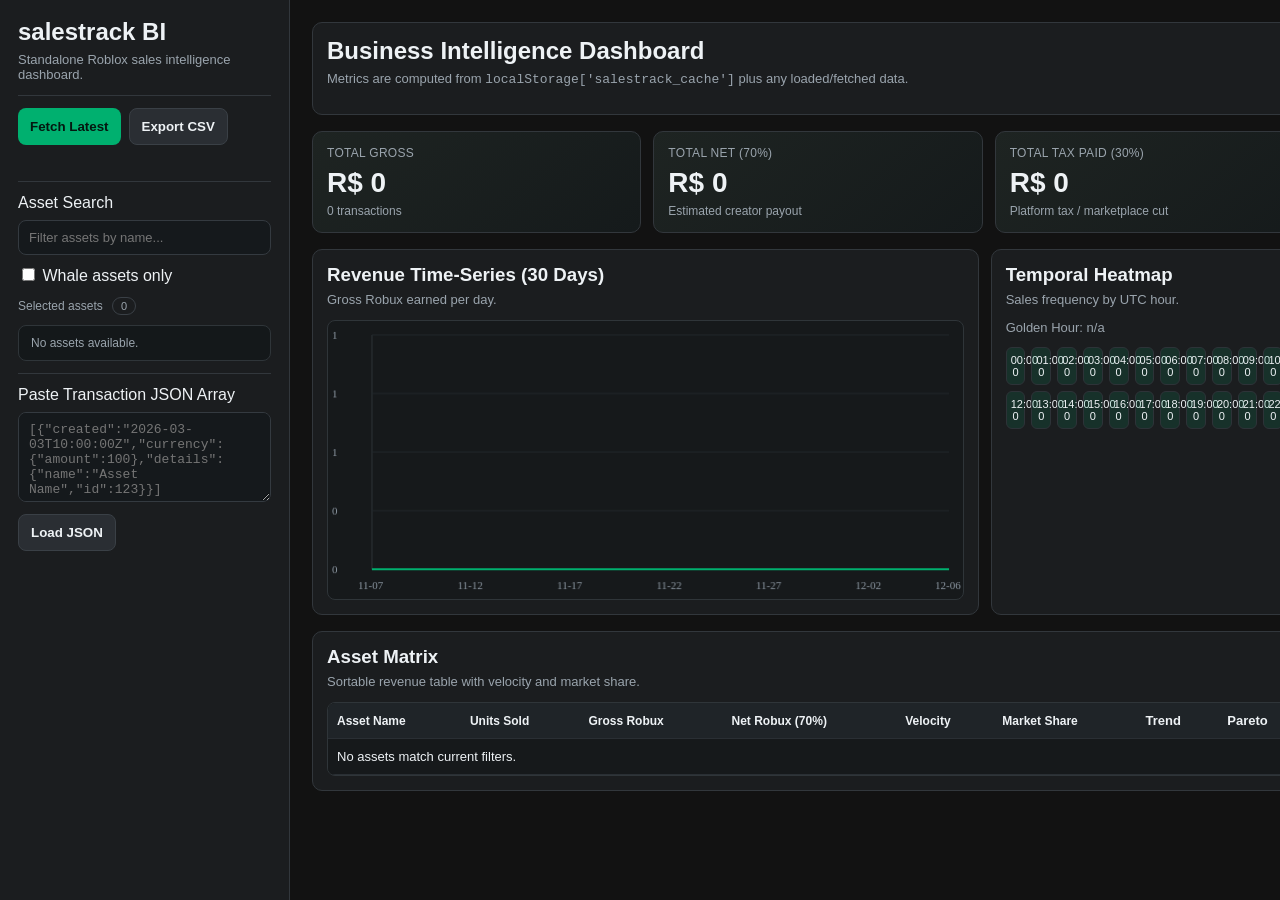
==== analytics.html @ 043efbcc "Add files via upload" ====
<!DOCTYPE html>
<html lang="en">
<head>
    <meta charset="UTF-8">
    <meta name="viewport" content="width=device-width, initial-scale=1.0">
    <title>salestrack Analytics Dashboard</title>
    <link rel="stylesheet" href="analytics.css">
</head>
<body>
    <aside class="sidebar">
        <h2>salestrack BI</h2>
        <p class="subtitle">Standalone Roblox sales intelligence dashboard.</p>

        <div class="line"></div>

        <div class="button-row">
            <button class="primary" id="fetchLatestBtn">Fetch Latest</button>
            <button class="ghost" id="exportCsvBtn">Export CSV</button>
        </div>
        <div class="status" id="fetchStatus"></div>

        <div class="line"></div>

        <label for="assetSearch">Asset Search</label>
        <input class="input" id="assetSearch" type="text" placeholder="Filter assets by name...">

        <label style="display:block; margin-top:10px;">
            <input type="checkbox" id="whalesOnly"> Whale assets only
        </label>

        <div style="margin-top:12px; color: var(--muted); font-size: 12px;">
            Selected assets
            <span class="pill" id="assetSelectionCount">All</span>
        </div>
        <div class="filter-list" id="assetFilters"></div>

        <div class="line"></div>

        <label for="jsonInput">Paste Transaction JSON Array</label>
        <textarea class="textarea" id="jsonInput" placeholder='[{"created":"2026-03-03T10:00:00Z","currency":{"amount":100},"details":{"name":"Asset Name","id":123}}]'></textarea>
        <button class="ghost" id="loadJsonBtn" style="margin-top:8px;">Load JSON</button>
        <div class="status" id="jsonStatus"></div>
    </aside>

    <main class="main">
        <section class="panel">
            <h1>Business Intelligence Dashboard</h1>
            <p class="subtitle">
                Metrics are computed from <code>localStorage['salestrack_cache']</code> plus any loaded/fetched data.
            </p>
        </section>

        <section class="stats-ribbon" id="statsRibbon"></section>

        <section class="layout-2">
            <div class="panel">
                <h3>Revenue Time-Series (30 Days)</h3>
                <p class="subtitle">Gross Robux earned per day.</p>
                <div class="chart-wrap">
                    <canvas id="revenueChart"></canvas>
                </div>
            </div>

            <div class="panel">
                <h3>Temporal Heatmap</h3>
                <p class="subtitle">Sales frequency by UTC hour.</p>
                <div id="goldenHourText" class="subtitle" style="margin-top:8px;"></div>
                <div class="heatmap-grid" id="heatmapGrid"></div>
            </div>
        </section>

        <section class="panel">
            <h3>Asset Matrix</h3>
            <p class="subtitle">Sortable revenue table with velocity and market share.</p>
            <div class="table-wrap">
                <table>
                    <thead>
                        <tr>
                            <th><button class="sort-btn" data-sort="assetName">Asset Name</button></th>
                            <th><button class="sort-btn" data-sort="unitsSold">Units Sold</button></th>
                            <th><button class="sort-btn" data-sort="grossRobux">Gross Robux</button></th>
                            <th><button class="sort-btn" data-sort="netRobux">Net Robux (70%)</button></th>
                            <th><button class="sort-btn" data-sort="velocityPct">Velocity</button></th>
                            <th><button class="sort-btn" data-sort="marketSharePct">Market Share</button></th>
                            <th>Trend</th>
                            <th>Pareto</th>
                        </tr>
                    </thead>
                    <tbody id="assetTableBody"></tbody>
                </table>
            </div>
        </section>
    </main>

    <script src="analytics.js"></script>
</body>
</html>
---- analytics.css ----
:root {
    --bg: #121212;
    --panel: #1b1d1f;
    --border: #32373c;
    --text: #eef2f5;
    --muted: #9aa4ad;
    --accent: #00b06f;
    --danger: #d65a5a;
}

* {
    box-sizing: border-box;
}

html, body {
    margin: 0;
    padding: 0;
    background: var(--bg);
    color: var(--text);
    font-family: "Segoe UI", Tahoma, sans-serif;
}

body {
    min-height: 100vh;
}

.sidebar {
    position: fixed;
    top: 0;
    left: 0;
    bottom: 0;
    width: 290px;
    background: var(--panel);
    border-right: 1px solid var(--border);
    overflow-y: auto;
    padding: 18px;
}

.main {
    margin-left: 290px;
    padding: 22px;
    display: grid;
    gap: 16px;
}

.panel {
    background: var(--panel);
    border: 1px solid var(--border);
    border-radius: 10px;
    padding: 14px;
}

h1, h2, h3 {
    margin: 0;
}

.subtitle {
    margin-top: 6px;
    color: var(--muted);
    font-size: 13px;
}

.button-row {
    display: flex;
    gap: 8px;
    flex-wrap: wrap;
}

button {
    border: none;
    border-radius: 8px;
    padding: 10px 12px;
    font-weight: 700;
    cursor: pointer;
}

button.primary {
    background: var(--accent);
    color: #041710;
}

button.ghost {
    background: #2a2e33;
    color: var(--text);
    border: 1px solid #3a4046;
}

.status {
    margin-top: 8px;
    color: var(--muted);
    font-size: 12px;
    min-height: 16px;
}

.stats-ribbon {
    display: grid;
    gap: 12px;
    grid-template-columns: repeat(3, minmax(160px, 1fr));
}

.stat-card {
    background: linear-gradient(140deg, #1e2422, #151a1b);
    border: 1px solid var(--border);
    border-radius: 10px;
    padding: 14px;
}

.stat-card .label {
    color: var(--muted);
    font-size: 12px;
    text-transform: uppercase;
    letter-spacing: 0.3px;
}

.stat-card .value {
    margin-top: 7px;
    font-size: 28px;
    font-weight: 800;
}

.stat-card .meta {
    margin-top: 5px;
    color: var(--muted);
    font-size: 12px;
}

.layout-2 {
    display: grid;
    gap: 12px;
    grid-template-columns: 2fr 1fr;
}

.chart-wrap {
    height: 280px;
}

#revenueChart {
    width: 100%;
    height: 100%;
    display: block;
    background: #16191b;
    border: 1px solid #2f3539;
    border-radius: 8px;
}

.heatmap-grid {
    margin-top: 12px;
    display: grid;
    grid-template-columns: repeat(12, minmax(0, 1fr));
    gap: 6px;
}

.heat-cell {
    border-radius: 6px;
    border: 1px solid #2d3338;
    padding: 6px 4px;
    text-align: center;
    font-size: 11px;
}

.table-wrap {
    overflow: auto;
    max-height: 520px;
    border: 1px solid #2f3539;
    border-radius: 8px;
}

table {
    border-collapse: collapse;
    width: 100%;
    min-width: 980px;
    background: #16191b;
}

th, td {
    padding: 10px 9px;
    border-bottom: 1px solid #2a2f34;
    text-align: left;
    font-size: 13px;
    white-space: nowrap;
}

th {
    background: #1f2428;
    position: sticky;
    top: 0;
    z-index: 2;
}

.sort-btn {
    background: transparent;
    border: none;
    color: var(--text);
    font-size: 12px;
    cursor: pointer;
    padding: 0;
    text-align: left;
}

.trend-hot {
    color: var(--accent);
    font-weight: 700;
}

.trend-down {
    color: var(--danger);
    font-weight: 700;
}

.trend-flat {
    color: var(--muted);
}

.pill {
    display: inline-block;
    border-radius: 999px;
    border: 1px solid #3a4046;
    padding: 2px 8px;
    font-size: 11px;
    margin-left: 6px;
    color: var(--muted);
}

.input, .textarea {
    width: 100%;
    margin-top: 8px;
    background: #15191c;
    border: 1px solid #343a40;
    border-radius: 8px;
    color: var(--text);
    padding: 9px 10px;
    font-size: 13px;
}

.textarea {
    min-height: 90px;
    resize: vertical;
    font-family: Consolas, "Courier New", monospace;
}

.filter-list {
    margin-top: 10px;
    max-height: 260px;
    overflow: auto;
    border: 1px solid #2f3539;
    border-radius: 8px;
    background: #14181a;
    padding: 6px;
}

.filter-item {
    display: flex;
    align-items: center;
    justify-content: space-between;
    gap: 8px;
    border-radius: 6px;
    padding: 4px 6px;
    font-size: 12px;
    color: var(--muted);
}

.filter-item:hover {
    background: #1b2024;
}

.line {
    margin: 12px 0;
    border-top: 1px solid var(--border);
}

@media (max-width: 980px) {
    .sidebar {
        position: static;
        width: auto;
        border-right: none;
        border-bottom: 1px solid var(--border);
    }

    .main {
        margin-left: 0;
    }

    .stats-ribbon {
        grid-template-columns: 1fr;
    }

    .layout-2 {
        grid-template-columns: 1fr;
    }
}
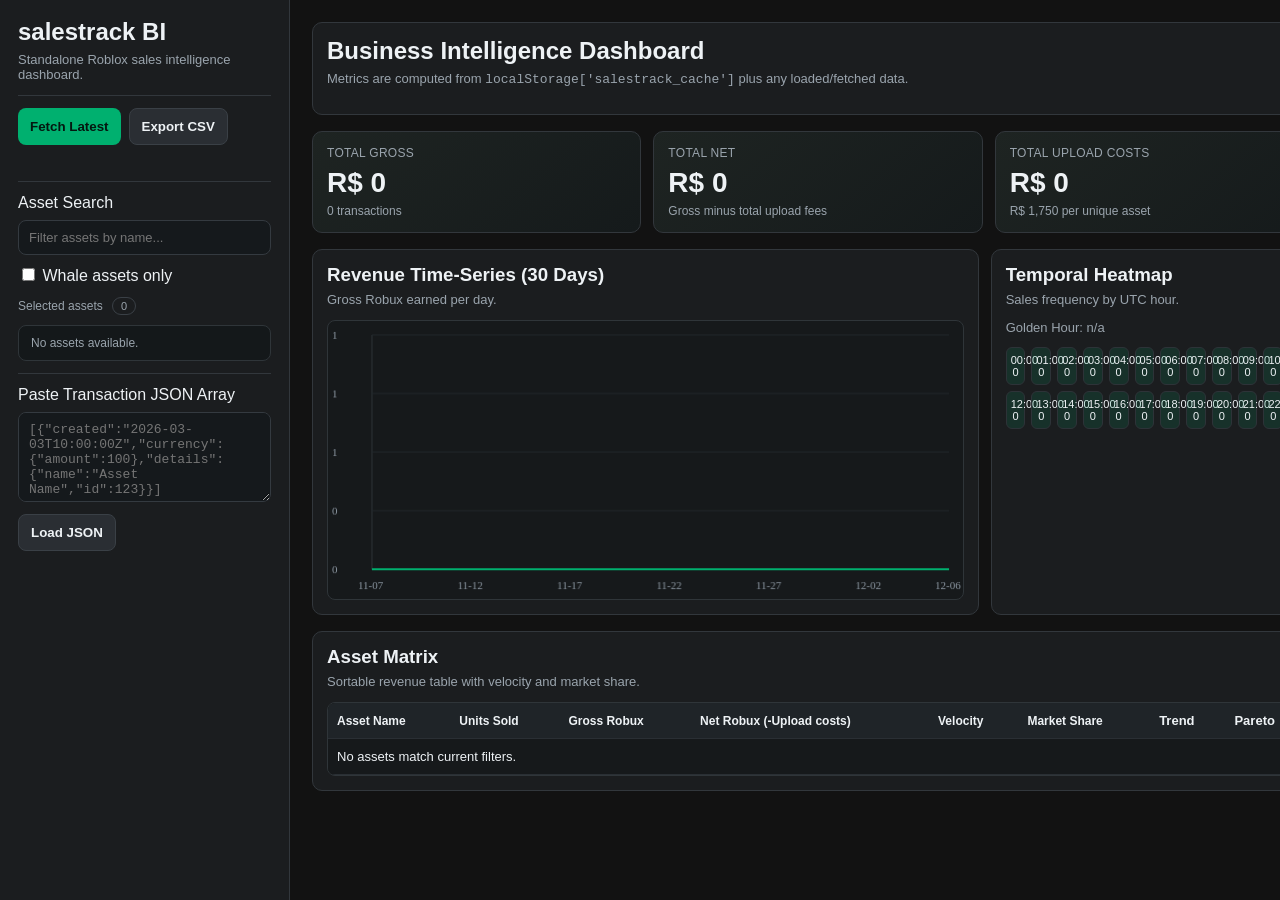
==== commit 7f590e3b: "Add files via upload" ====
--- a/analytics.html
+++ b/analytics.html
@@ -79,7 +79,7 @@
                             <th><button class="sort-btn" data-sort="assetName">Asset Name</button></th>
                             <th><button class="sort-btn" data-sort="unitsSold">Units Sold</button></th>
                             <th><button class="sort-btn" data-sort="grossRobux">Gross Robux</button></th>
-                            <th><button class="sort-btn" data-sort="netRobux">Net Robux (70%)</button></th>
+                            <th><button class="sort-btn" data-sort="netRobux">Net Robux (-Upload costs)</button></th>
                             <th><button class="sort-btn" data-sort="velocityPct">Velocity</button></th>
                             <th><button class="sort-btn" data-sort="marketSharePct">Market Share</button></th>
                             <th>Trend</th>
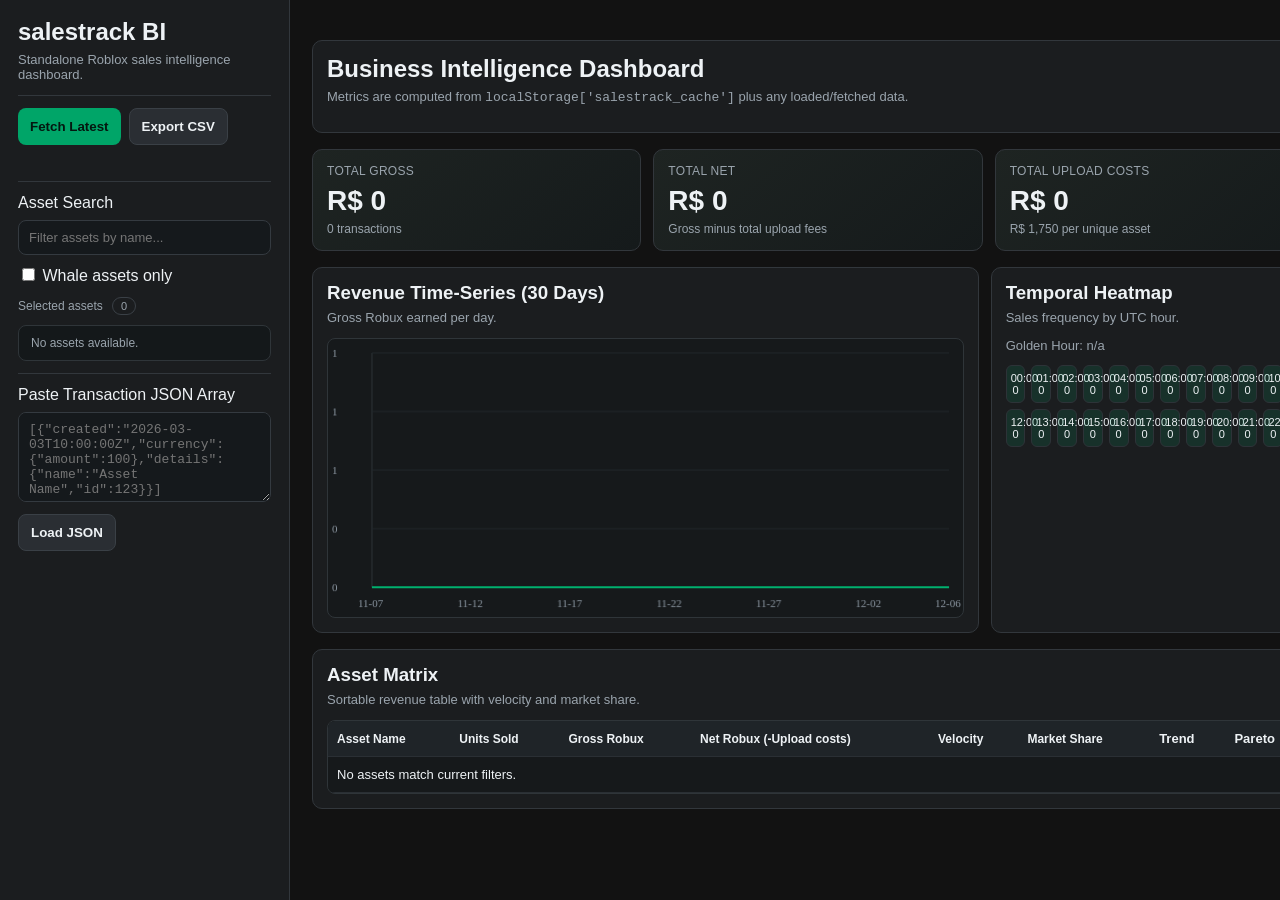
==== commit af536a76: "Automatic Tracking" ====
--- a/analytics.html
+++ b/analytics.html
@@ -5,7 +5,7 @@
     <meta name="viewport" content="width=device-width, initial-scale=1.0">
     <title>salestrack Analytics Dashboard</title>
     <link rel="stylesheet" href="analytics.css">
-</head>
+</head> // hi 
 <body>
     <aside class="sidebar">
         <h2>salestrack BI</h2>
--- a/analytics.css
+++ b/analytics.css
@@ -4,7 +4,7 @@
     --border: #32373c;
     --text: #eef2f5;
     --muted: #9aa4ad;
-    --accent: #00b06f;
+    --accent: #00a568;
     --danger: #d65a5a;
 }
 
@@ -288,3 +288,4 @@
         grid-template-columns: 1fr;
     }
 }
+  
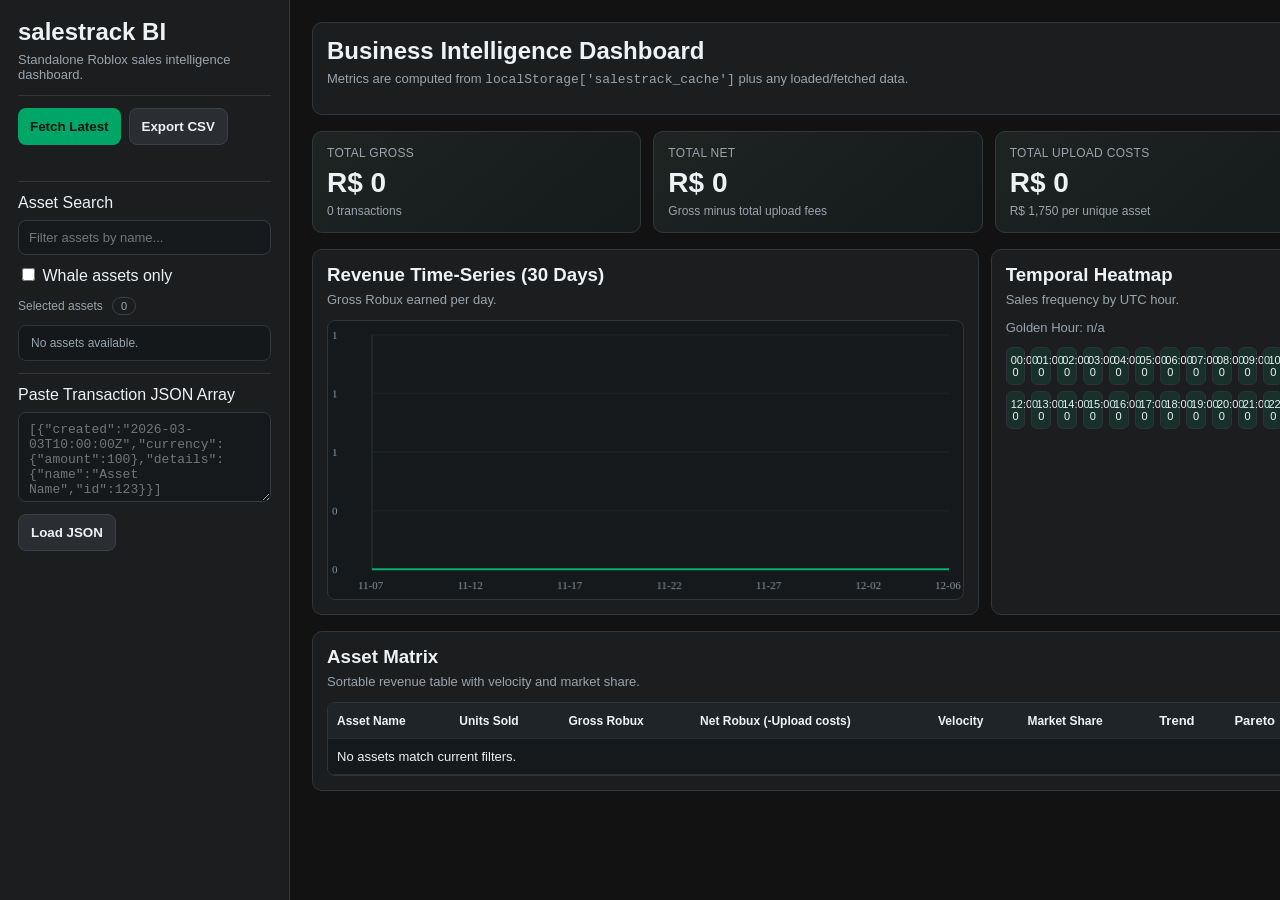
==== commit c1a36224: "fixed the ui and made it more stable" ====
--- a/analytics.html
+++ b/analytics.html
@@ -5,7 +5,7 @@
     <meta name="viewport" content="width=device-width, initial-scale=1.0">
     <title>salestrack Analytics Dashboard</title>
     <link rel="stylesheet" href="analytics.css">
-</head> // hi 
+</head>
 <body>
     <aside class="sidebar">
         <h2>salestrack BI</h2>
--- a/analytics.css
+++ b/analytics.css
@@ -211,6 +211,14 @@
     color: var(--muted);
 }
 
+.net-profit {
+    color: var(--accent);
+}
+
+.net-loss {
+    color: var(--danger);
+}
+
 .pill {
     display: inline-block;
     border-radius: 999px;
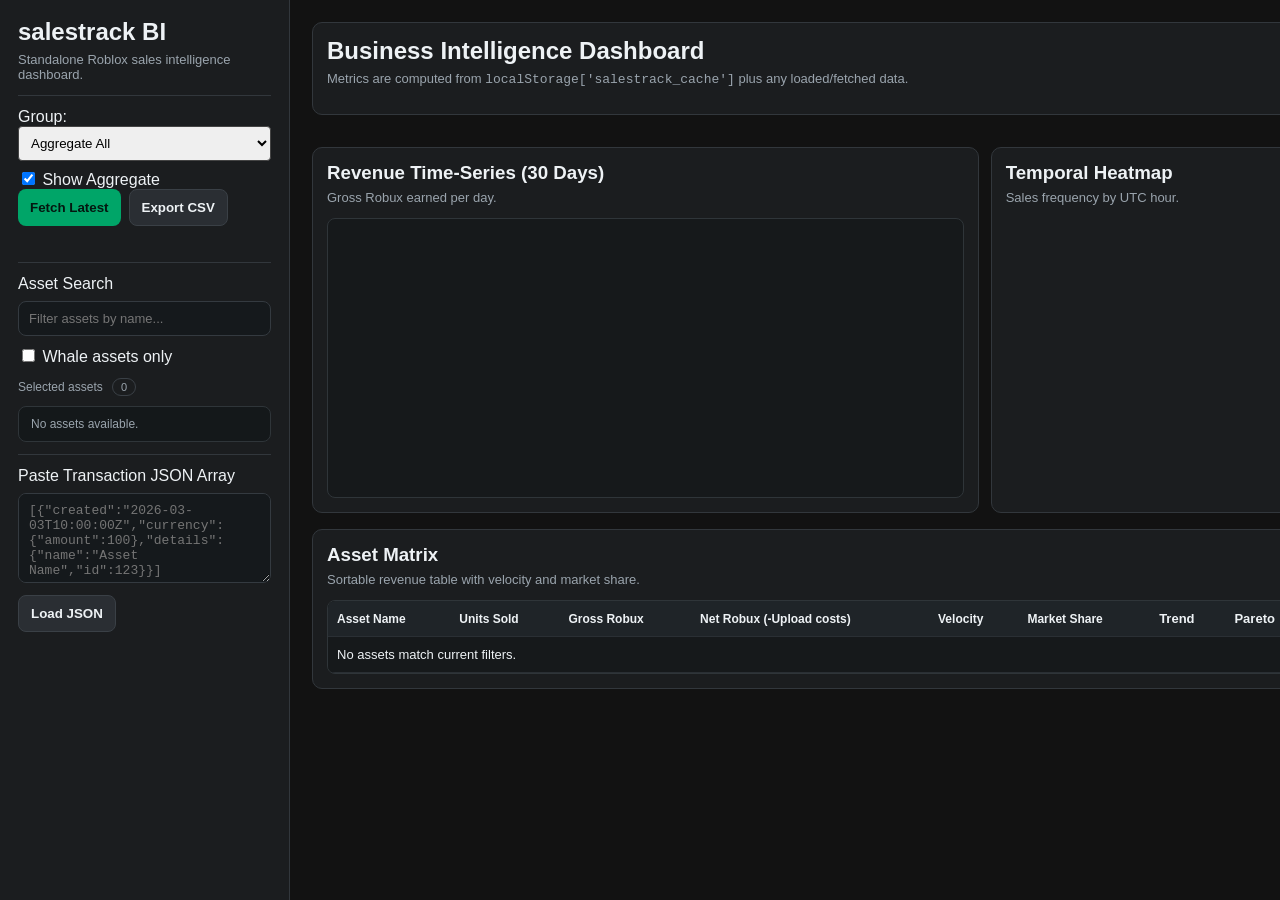
==== commit 0b39ee40: "analytics are better but not working" ====
--- a/analytics.html
+++ b/analytics.html
@@ -8,10 +8,14 @@
 </head>
 <body>
     <aside class="sidebar">
+
+
         <h2>salestrack BI</h2>
         <p class="subtitle">Standalone Roblox sales intelligence dashboard.</p>
 
         <div class="line"></div>
+
+
 
         <div class="button-row">
             <button class="primary" id="fetchLatestBtn">Fetch Latest</button>
@@ -92,6 +96,10 @@
         </section>
     </main>
 
-    <script src="analytics.js"></script>
+<script src="analytics-state.js"></script>
+    <script src="analytics-utils.js"></script>
+    <script src="analytics-core.js"></script>
+    <script src="analytics-ui.js"></script>
+    <script src="analytics-main.js"></script>
 </body>
 </html>
